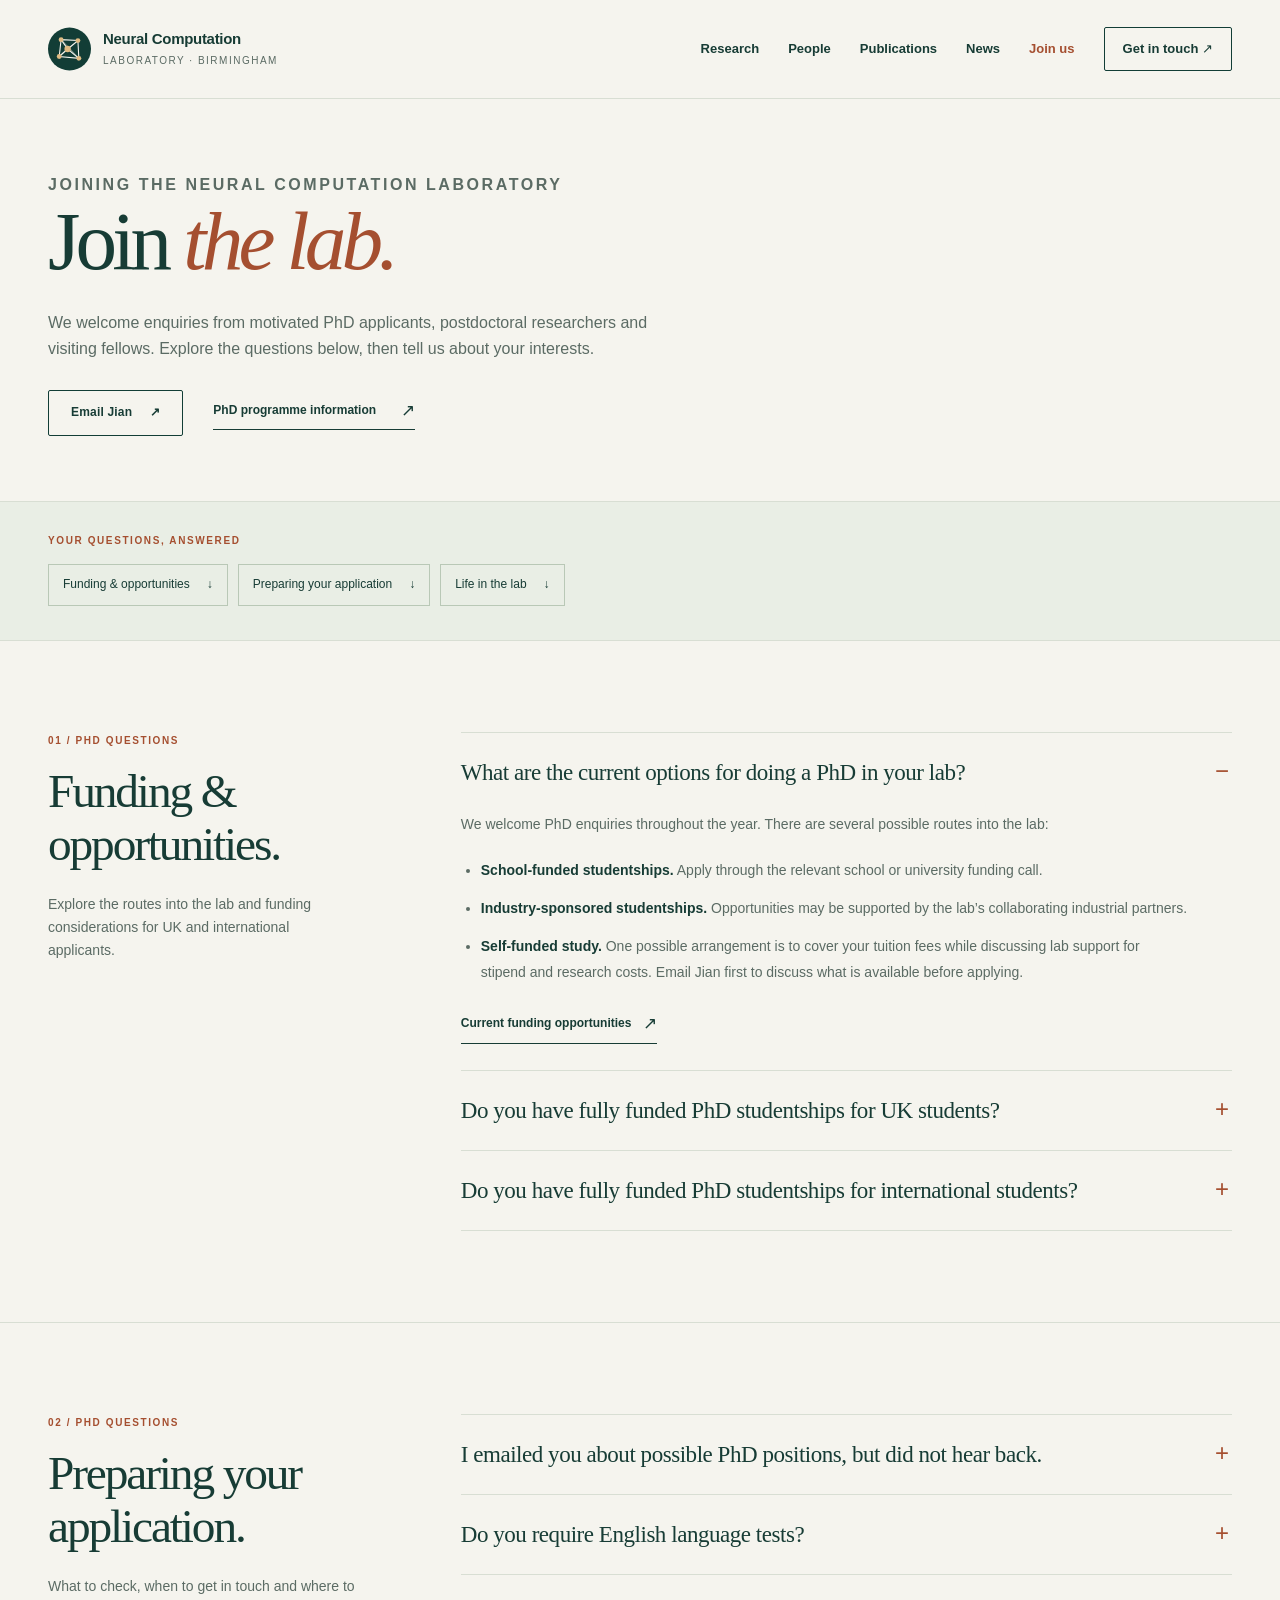
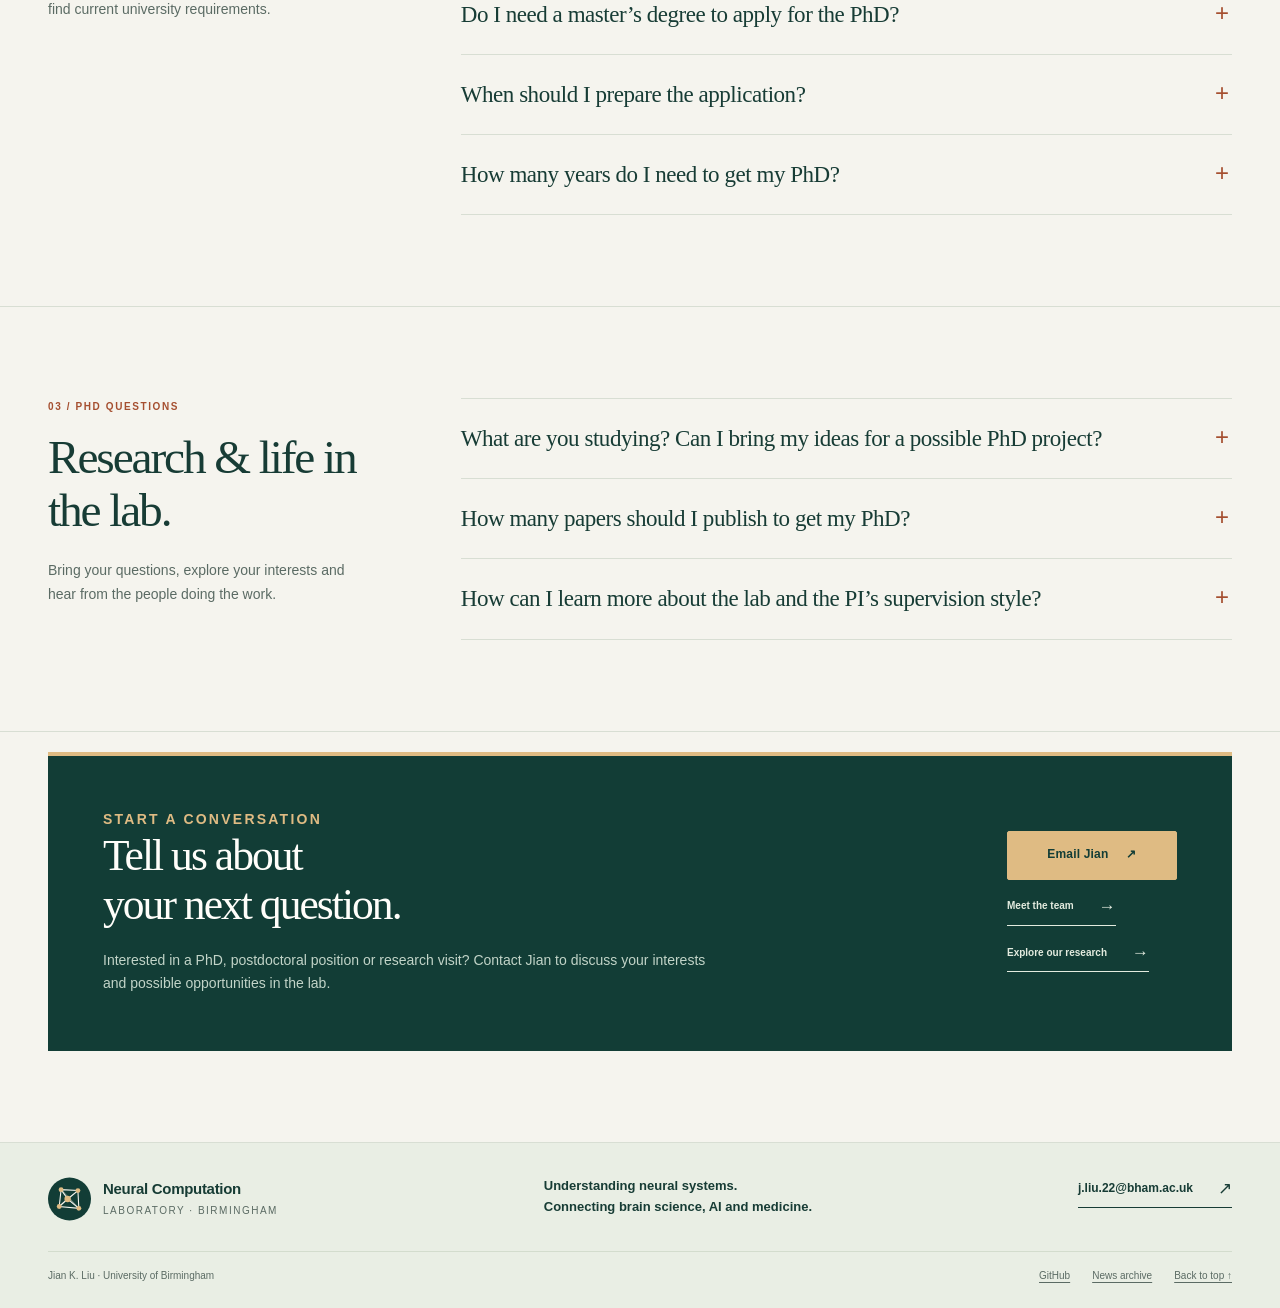
==== join-us.html @ fed9e874 "Move the joining FAQ onto GitHub Pages Migrate all eleven joining questions into an accessible FAQ p" ====
<!doctype html>
<html lang="en">
<head>
  <meta charset="utf-8">
  <meta name="viewport" content="width=device-width, initial-scale=1">
  <meta name="description" content="Joining the Neural Computation Laboratory: PhD funding, applications, research and lab life, with current university guidance.">
  <meta name="theme-color" content="#123d36">
  <title>Join the lab · Neural Computation Laboratory</title>
  <link rel="canonical" href="https://jiankliu.github.io/join-us.html">
  <link rel="icon" href="assets/images/lab-mark.svg" type="image/svg+xml">
  <link rel="stylesheet" href="assets/css/styles.css?v=20261025-5">
  <script src="assets/js/site.js?v=20261025" defer></script>
</head>
<body>
<a class="skip-link" href="#main">Skip to content</a>
<header class="site-header">
  <div class="container header-inner">
    <a class="brand" href="index.html" aria-label="Neural Computation Laboratory home">
      <img class="brand-mark" src="assets/images/lab-mark.svg" width="46" height="46" alt="">
      <span class="brand-text">Neural Computation<span class="brand-meta">Laboratory · Birmingham</span></span>
    </a>
    <button class="nav-toggle" type="button" aria-expanded="false" aria-controls="site-nav" hidden>Menu<span aria-hidden="true"></span><span aria-hidden="true"></span></button>
    <nav id="site-nav" class="nav-links" aria-label="Main navigation">
      <a href="index.html#research">Research</a>
      <a href="people.html">People</a>
      <a href="publications.html">Publications</a>
      <a href="news.html">News</a>
      <a href="join-us.html" aria-current="page">Join us</a>
      <a class="contact-link" href="index.html#contact">Get in touch <span aria-hidden="true">↗</span></a>
    </nav>
  </div>
</header>
<main id="main">
<section class="page-hero join-hero" id="top"><div class="container page-hero-inner"><p class="eyebrow">Joining the Neural Computation Laboratory</p><h1>Join <em>the lab.</em></h1><p class="page-intro">We welcome enquiries from motivated PhD applicants, postdoctoral researchers and visiting fellows. Explore the questions below, then tell us about your interests.</p><div class="profile-links"><a class="button button-outline" href="mailto:j.liu.22@bham.ac.uk">Email Jian <span aria-hidden="true">↗</span></a><a class="text-link" href="https://www.birmingham.ac.uk/study/postgraduate/subjects/computer-science-and-data-science-courses/computer-science-phd">PhD programme information <span aria-hidden="true">↗</span></a></div></div></section>
<nav class="highlight-jump-nav" aria-label="Explore the joining FAQ"><div class="container"><p class="section-label">Your questions, answered</p><div class="highlight-jump-links"><a href="#funding">Funding &amp; opportunities <span aria-hidden="true">↓</span></a><a href="#applying">Preparing your application <span aria-hidden="true">↓</span></a><a href="#lab-life">Life in the lab <span aria-hidden="true">↓</span></a></div></div></nav>
<section class="section faq-group" id="funding" aria-labelledby="funding-heading"><div class="container faq-group-grid">
  <div class="faq-group-heading"><p class="section-label">01 / PhD questions</p><h2 id="funding-heading">Funding &amp; opportunities.</h2><p>Explore the routes into the lab and funding considerations for UK and international applicants.</p></div>
  <div class="faq-list"><details class="faq-item" id="phd-routes" open>
  <summary><h3>What are the current options for doing a PhD in your lab?</h3><span class="faq-toggle" aria-hidden="true"></span></summary>
  <div class="faq-answer"><p>We welcome PhD enquiries throughout the year. There are several possible routes into the lab:</p><ul><li><strong>School-funded studentships.</strong> Apply through the relevant school or university funding call.</li><li><strong>Industry-sponsored studentships.</strong> Opportunities may be supported by the lab’s collaborating industrial partners.</li><li><strong>Self-funded study.</strong> One possible arrangement is to cover your tuition fees while discussing lab support for stipend and research costs. Email Jian first to discuss what is available before applying.</li></ul><div class="faq-links"><a class="text-link" href="https://www.birmingham.ac.uk/study/postgraduate/research/funding">Current funding opportunities <span aria-hidden="true">↗</span></a></div></div>
</details><details class="faq-item" id="uk-funding">
  <summary><h3>Do you have fully funded PhD studentships for UK students?</h3><span class="faq-toggle" aria-hidden="true"></span></summary>
  <div class="faq-answer"><p>UK applicants are welcome to enquire about funded studentships. Availability, coverage, eligibility and deadlines depend on the specific opportunity; check the advertised award and discuss options with Jian.</p><div class="faq-links"><a class="text-link" href="https://www.birmingham.ac.uk/study/postgraduate/research/funding">University funding guidance <span aria-hidden="true">↗</span></a></div></div>
</details><details class="faq-item" id="international-funding">
  <summary><h3>Do you have fully funded PhD studentships for international students?</h3><span class="faq-toggle" aria-hidden="true"></span></summary>
  <div class="faq-answer"><p>International applicants are welcome. Check the particular studentship for nationality or fee-status eligibility and whether international tuition fees are fully covered. Contact Jian to discuss suitable opportunities.</p><div class="faq-links"><a class="text-link" href="https://www.birmingham.ac.uk/study/postgraduate/research/funding">University funding guidance <span aria-hidden="true">↗</span></a></div></div>
</details></div>
</div></section><section class="section faq-group" id="applying" aria-labelledby="applying-heading"><div class="container faq-group-grid">
  <div class="faq-group-heading"><p class="section-label">02 / PhD questions</p><h2 id="applying-heading">Preparing your application.</h2><p>What to check, when to get in touch and where to find current university requirements.</p></div>
  <div class="faq-list"><details class="faq-item" id="email-follow-up">
  <summary><h3>I emailed you about possible PhD positions, but did not hear back.</h3><span class="faq-toggle" aria-hidden="true"></span></summary>
  <div class="faq-answer"><p>Jian receives a large number of enquiries. Please read this FAQ first, and follow up by email after several weeks if you have not heard back.</p></div>
</details><details class="faq-item" id="english-language">
  <summary><h3>Do you require English language tests?</h3><span class="faq-toggle" aria-hidden="true"></span></summary>
  <div class="faq-answer"><p>Applicants must meet the University’s current English language requirements for the Computer Science PhD. Use the programme page for accepted tests, current scores and any applicable alternatives.</p><div class="faq-links"><a class="text-link" href="https://www.birmingham.ac.uk/study/postgraduate/subjects/computer-science-and-data-science-courses/computer-science-phd">Current English language requirements <span aria-hidden="true">↗</span></a></div></div>
</details><details class="faq-item" id="masters-degree">
  <summary><h3>Do I need a master’s degree to apply for the PhD?</h3><span class="faq-toggle" aria-hidden="true"></span></summary>
  <div class="faq-answer"><p>A master’s degree is not a blanket prerequisite in the current Computer Science PhD entry requirements. Please check the programme page for the degree requirements and equivalent international qualifications, and contact admissions if your circumstances need clarification.</p><div class="faq-links"><a class="text-link" href="https://www.birmingham.ac.uk/study/postgraduate/subjects/computer-science-and-data-science-courses/computer-science-phd">Academic entry requirements <span aria-hidden="true">↗</span></a></div></div>
</details><details class="faq-item" id="application-timing">
  <summary><h3>When should I prepare the application?</h3><span class="faq-toggle" aria-hidden="true"></span></summary>
  <div class="faq-answer"><p>Get in touch when you are ready to discuss your research interests. Own-proposal applications are accepted throughout the year, while advertised projects and funding calls have their own deadlines. Allow time for the application and supporting documents.</p><div class="faq-links"><a class="text-link" href="https://www.birmingham.ac.uk/study/postgraduate/research/how-to-apply">How to apply <span aria-hidden="true">↗</span></a><a class="text-link" href="https://www.birmingham.ac.uk/study/postgraduate/research/how-to-apply/findaphd">Advertised research projects <span aria-hidden="true">↗</span></a></div></div>
</details><details class="faq-item" id="phd-duration">
  <summary><h3>How many years do I need to get my PhD?</h3><span class="faq-toggle" aria-hidden="true"></span></summary>
  <div class="faq-answer"><p>The University currently describes the Computer Science PhD as typically three years full-time. Studentship funding periods and any writing-up arrangements vary; check your programme and funding offer. Discuss part-time study and its duration with admissions.</p><div class="faq-links"><a class="text-link" href="https://www.birmingham.ac.uk/study/postgraduate/subjects/computer-science-and-data-science-courses/computer-science-phd">Programme and study options <span aria-hidden="true">↗</span></a></div></div>
</details></div>
</div></section><section class="section faq-group" id="lab-life" aria-labelledby="lab-life-heading"><div class="container faq-group-grid">
  <div class="faq-group-heading"><p class="section-label">03 / PhD questions</p><h2 id="lab-life-heading">Research &amp; life in the lab.</h2><p>Bring your questions, explore your interests and hear from the people doing the work.</p></div>
  <div class="faq-list"><details class="faq-item" id="project-ideas">
  <summary><h3>What are you studying? Can I bring my ideas for a possible PhD project?</h3><span class="faq-toggle" aria-hidden="true"></span></summary>
  <div class="faq-answer"><p>Yes. You are welcome to bring your own ideas and projects. The lab works across neural computation and machine learning with collaborators worldwide, and develops an individual research plan with each member. Explore the research and highlights pages to find shared interests.</p><div class="faq-links"><a class="text-link" href="index.html#research">Research areas <span aria-hidden="true">→</span></a><a class="text-link" href="research-highlights.html">Research highlights <span aria-hidden="true">→</span></a></div></div>
</details><details class="faq-item" id="publications">
  <summary><h3>How many papers should I publish to get my PhD?</h3><span class="faq-toggle" aria-hidden="true"></span></summary>
  <div class="faq-answer"><p>The lab does not set a fixed publication count. We support publishing work when it is ready, and publications can help communicate your research and support future academic or industry applications. Degree requirements are determined by the University.</p></div>
</details><details class="faq-item" id="working-style">
  <summary><h3>How can I learn more about the lab and the PI’s supervision style?</h3><span class="faq-toggle" aria-hidden="true"></span></summary>
  <div class="faq-answer"><p>Please contact current lab members. They can share their experience of the research environment, working with the PI and life in the lab.</p><div class="faq-links"><a class="text-link" href="people.html">Meet the team <span aria-hidden="true">→</span></a></div></div>
</details></div>
</div></section>
<section class="section join-contact-section" aria-labelledby="joining-contact-heading"><div class="container"><div class="join-panel"><div><p class="section-label">Start a conversation</p><h2 id="joining-contact-heading">Tell us about<br>your next question.</h2><p>Interested in a PhD, postdoctoral position or research visit? Contact Jian to discuss your interests and possible opportunities in the lab.</p></div><div class="join-actions"><a class="button button-light" href="mailto:j.liu.22@bham.ac.uk">Email Jian <span aria-hidden="true">↗</span></a><a class="text-link" href="people.html">Meet the team <span aria-hidden="true">→</span></a><a class="text-link" href="research-highlights.html">Explore our research <span aria-hidden="true">→</span></a></div></div></div></section>
</main>
<footer class="site-footer">
  <div class="container footer-inner">
    <a class="brand footer-brand" href="index.html">
      <img class="brand-mark" src="assets/images/lab-mark.svg" width="46" height="46" alt="">
      <span class="brand-text">Neural Computation<span class="brand-meta">Laboratory · Birmingham</span></span>
    </a>
    <p>Understanding neural systems.<br>Connecting brain science, AI and medicine.</p>
    <a class="text-link" href="mailto:j.liu.22@bham.ac.uk">j.liu.22@bham.ac.uk <span aria-hidden="true">↗</span></a>
  </div>
  <div class="container footer-bottom">
    <span>Jian K. Liu · University of Birmingham</span>
    <div><a href="https://github.com/jiankliu">GitHub</a><a href="news.html">News archive</a><a href="#top">Back to top ↑</a></div>
  </div>
</footer>
</body>
</html>
---- assets/css/styles.css ----
/* Neural Computation Laboratory — shared visual system. */
:root {
  --paper: #f5f4ee;
  --white: #fffefa;
  --ink: #173c35;
  --forest: #123d36;
  --muted: #5b6b64;
  --line: #d8ded3;
  --soft: #e9eee5;
  --clay: #a54f30;
  --gold: #dfbb83;
  --max: 1240px;
  --sans: -apple-system, BlinkMacSystemFont, "Segoe UI", sans-serif;
  --serif: Georgia, "Times New Roman", serif;
}
* { box-sizing: border-box; }
html { scroll-behavior: smooth; scroll-padding-top: 7rem; }
body { margin: 0; background: var(--paper); color: var(--ink); font: 16px/1.65 var(--sans); -webkit-font-smoothing: antialiased; }
body::selection { background: var(--gold); color: var(--forest); }
[hidden] { display: none !important; }
a { color: inherit; text-decoration-thickness: 1px; text-underline-offset: .25em; }
a:hover { color: var(--clay); }
button, input { font: inherit; }
button { cursor: pointer; }
button, a, input { -webkit-tap-highlight-color: transparent; }
:focus-visible { outline: 3px solid var(--clay); outline-offset: 5px; }
img { display: block; max-width: 100%; }
h1, h2, h3, p { margin-top: 0; }
h1, h2 { font-family: var(--serif); font-weight: 400; }
h1 { font-size: clamp(3.2rem, 5.9vw, 5.6rem); line-height: 1.05; letter-spacing: -.058em; }
h1 em, h2 em { font-weight: 400; color: var(--clay); }
h2 { font-size: clamp(2.3rem, 3.7vw, 3.6rem); line-height: 1.12; letter-spacing: -.045em; }
h3 { line-height: 1.3; font-weight: 600; letter-spacing: -.025em; }
p { margin-bottom: 1.2rem; }
svg { max-width: 100%; }
.container { width: min(var(--max), calc(100% - 96px)); margin-inline: auto; }
.skip-link { position: fixed; left: 24px; top: -100px; z-index: 100; background: var(--forest); color: white; padding: 12px 20px; }
.skip-link:focus { top: 12px; }
.site-header { position: sticky; top: 0; z-index: 20; background: rgba(245,244,238,.97); border-bottom: 1px solid var(--line); }
.header-inner { min-height: 98px; display: flex; justify-content: space-between; align-items: center; gap: 30px; }
.brand { display: flex; align-items: center; gap: 12px; text-decoration: none; }
.brand-mark { width: 43px; height: 48px; flex-shrink: 0; }
.brand-text { font-size: 15px; font-weight: 700; line-height: 1.25; letter-spacing: -.02em; }
.brand-meta { display: block; margin-top: 5px; color: var(--muted); font-size: 10px; line-height: 1.4; font-weight: 500; letter-spacing: .15em; text-transform: uppercase; }
#site-nav, .nav-links { display: flex; align-items: center; gap: 29px; }
.nav-links { padding: 0; margin: 0; list-style: none; }
#site-nav a { font-size: 13px; font-weight: 550; text-decoration: none; padding-block: 8px; }
#site-nav a:hover, #site-nav a[aria-current=page] { color: var(--clay); }
#site-nav .contact-link { border: 1px solid var(--forest); padding: 10px 18px; border-radius: 2px; }
#site-nav .contact-link:hover { background: var(--forest); color: var(--white); }
.nav-toggle { display: none; border: 1px solid var(--line); color: var(--forest); padding: 10px 13px; background: transparent; }
.hero { padding: 72px 0 66px; overflow: hidden; }
.hero-grid { display: grid; grid-template-columns: 1.12fr .88fr; gap: 44px; align-items: center; }
.eyebrow, .section-label, .highlight-kicker { text-transform: uppercase; font-size: 10px; letter-spacing: .16em; font-weight: 700; line-height: 1.7; }
.eyebrow { color: var(--clay); margin-bottom: 23px; }
.hero h1 { margin-bottom: 24px; }
.hero-copy > p, .hero-intro { max-width: 490px; font-size: 16px; line-height: 1.75; color: var(--muted); }
.hero-copy > .eyebrow { max-width: none; font-size: 10px; color: var(--clay); line-height: 1.7; }
.hero-actions, .actions, .join-actions { display: flex; flex-wrap: wrap; align-items: center; gap: 13px; margin-top: 31px; }
.button { display: inline-flex; align-items: center; justify-content: center; gap: 18px; min-height: 49px; padding: 12px 22px; border: 1px solid var(--forest); text-decoration: none; font-size: 12px; letter-spacing: .015em; font-weight: 600; border-radius: 2px; transition: background .2s, color .2s; }
.button-primary { background: var(--forest); color: white; }
.button-primary:hover { background: #22554a; color: white; }
.button-outline:hover { background: var(--soft); color: var(--forest); }
.hero-art { position: relative; align-self: stretch; display: flex; flex-direction: column; justify-content: center; margin: 0; }
.hero-art > img { width: 100%; max-height: 500px; object-fit: contain; }
.art-caption { display: flex; justify-content: space-between; align-items: center; gap: 12px; margin-top: 12px; padding-top: 14px; border-top: 1px solid var(--line); font-size: 9px; text-transform: uppercase; font-weight: 600; letter-spacing: .14em; color: var(--muted); }
.affiliations { border-top: 1px solid var(--line); border-bottom: 1px solid var(--line); }
.affiliations .container { display: flex; align-items: center; justify-content: space-between; gap: 24px; padding-block: 23px; color: var(--muted); font-size: 12px; }
.affiliations a { font-weight: 550; color: var(--ink); text-decoration: none; }
.affiliations a:hover { color: var(--clay); }
.section { padding: 91px 0; }
.section + .section { border-top: 1px solid var(--line); }
.section-label { color: var(--clay); display: block; margin: 0 0 16px; }
.section-top, .section-heading { display: flex; justify-content: space-between; align-items: flex-end; gap: 35px; margin-bottom: 34px; }
.section-top h2, .section-heading h2 { margin-bottom: 0; }
.section-heading > p, .section-intro { max-width: 540px; color: var(--muted); }
.section-actions { display: flex; gap: 18px; flex-wrap: wrap; align-items: center; }
.text-link { display: inline-flex; gap: 25px; align-items: center; white-space: nowrap; font-size: 12px; font-weight: 600; text-decoration: none; border-bottom: 1px solid currentColor; padding-bottom: 4px; }
.text-link > span { font-size: 17px; font-weight: 400; }
.section-top { display: block; margin: 0; }
.section-top .section-intro { margin-top: 22px; margin-bottom: 0; font-size: 14px; line-height: 1.8; }
.card-label { text-transform: uppercase; font-size: 9px; letter-spacing: .13em; font-weight: 650; color: var(--clay); margin-bottom: 14px; }
.research-tags { display: block; border-top: 1px solid var(--line); padding-top: 19px; margin-top: 27px; font-size: 9px; letter-spacing: .035em; color: var(--muted); }
.highlight-index { font: italic 23px var(--serif); color: #94ac9e; }
.affiliations p { margin: 0; font-size: 10px; line-height: 1.6; }
.affiliations p strong { color: var(--ink); font-weight: 600; font-size: 11px; }
.footer-bottom > div { display: flex; flex-wrap: wrap; gap: 22px; }
.contact-block address { font-style: normal; font-size: 13px; color: var(--muted); line-height: 1.85; margin-bottom: 24px; }
.contact-section h2 { margin-bottom: 24px; }
.pi-links { display: flex; flex-wrap: wrap; gap: 20px; margin-top: 25px; }
.person-initials-note { font-size: 10px; color: var(--muted); margin-top: 7px; }
.search-field { position: relative; }
.search-field > svg { position: absolute; top: 13px; left: 12px; color: var(--muted); }
.search-field input[data-search] { padding-left: 42px; }
.filter-buttons { margin-top: 18px; }
.filter-top .result-count { margin: 0; }
.page-intro { max-width: 680px; }
.alumni-count { font: 11px var(--sans); color: var(--muted); margin-left: 12px; }
.alumnus { padding: 10px 0; border-top: 1px solid var(--line); }
.alumnus strong { display: block; font-size: 13px; color: var(--ink); }
.alumnus span { display: block; font-size: 11px; margin-top: 4px; }
.alumnus h3 { font-size: 14px; margin: 0 0 6px; }
.alumnus p { font-size: 11px; margin: 0; }
.alumnus p span { display: inline; }
.alumni-panel > p { margin-top: 22px; font-size: 13px; color: var(--muted); }
.join-panel .button-light { background: var(--gold); border-color: var(--gold); color: var(--forest); }
.join-panel .button-light:hover { background: #f0d2a5; }
.join-panel .text-link { align-self: flex-start; font-size: 10px; white-space: normal; color: #e3ebdf; }
.join-panel .text-link:hover { color: var(--gold); }
.join-detail { margin-top: 17px; font-size: 12px !important; }
.news-tag { font-size: 9px; text-transform: uppercase; letter-spacing: .08em; justify-self: end; border: 1px solid var(--line); padding: 4px 10px; border-radius: 20px; }
.research-grid { display: grid; grid-template-columns: 1fr 1fr; gap: 22px; }
.research-card { position: relative; padding: 38px 37px 31px; border: 1px solid var(--line); background: var(--white); overflow: hidden; }
.research-card:nth-child(2) { background: var(--soft); }
.research-card .research-number, .research-card > .card-number { display: block; font: italic 36px/1 var(--serif); color: #9aa995; margin-bottom: 38px; }
.research-card h3 { font: 400 31px/1.15 var(--serif); letter-spacing: -.035em; margin-bottom: 17px; }
.research-card p { color: var(--muted); font-size: 14px; line-height: 1.8; max-width: 430px; }
.research-card .text-link { margin-top: 12px; }
.research-card::after { content: ""; position: absolute; top: 35px; right: 35px; width: 65px; height: 65px; border: 1px solid #b8c5b3; border-radius: 50%; box-shadow: -9px 9px 0 -1px var(--white), -9px 9px 0 0 #b8c5b3; opacity: .55; }
.research-card:nth-child(2)::after { border-radius: 0; transform: rotate(45deg); box-shadow: 9px 9px 0 -1px var(--soft), 9px 9px 0 0 #b8c5b3; }
#highlights { background: var(--forest); color: var(--white); border: 0; }
#highlights .section-label { color: var(--gold); }
#highlights .section-intro { color: #b7cdc3; }
.highlight-grid, .highlights-grid { display: grid; grid-template-columns: repeat(2,1fr); gap: 1px; background: #3d5e51; border: 1px solid #3d5e51; }
.highlight-card { background: var(--forest); padding: 31px 34px; min-height: 260px; display: flex; flex-direction: column; transition: background .2s; }
.highlight-card:hover { background: #19473e; }
.highlight-top { display: flex; justify-content: space-between; align-items: center; gap: 20px; }
.highlight-kicker { color: var(--gold); margin-bottom: 23px; }
.highlight-number { font: italic 23px var(--serif); color: #89a195; }
.highlight-card h3 { font: 400 29px/1.16 var(--serif); max-width: 390px; margin-bottom: 14px; }
.highlight-card p { color: #c5d4cb; font-size: 13px; line-height: 1.75; max-width: 430px; }
.highlight-links { display: flex; gap: 25px; margin-top: auto; padding-top: 13px; }
.highlight-links a { color: var(--white); font-size: 11px; text-decoration: none; border-bottom: 1px solid #6c8a78; padding-bottom: 4px; }
.highlight-links a:hover { color: var(--gold); }
.team-grid { display: grid; grid-template-columns: repeat(4,minmax(0,1fr)); column-gap: 22px; row-gap: 36px; }
.person-card { min-width: 0; }
.portrait-wrap { position: relative; aspect-ratio: 4/5; overflow: hidden; background: #dde5db; }
.portrait-wrap img { width: 100%; height: 100%; object-fit: cover; object-position: 50% 25%; transition: transform .5s ease; }
.person-card:hover .portrait-wrap img { transform: scale(1.035); }
.portrait-fallback { display: grid; width: 100%; height: 100%; place-items: center; font: italic 56px var(--serif); background: linear-gradient(145deg,#dde7da,#eaece4); color: #6b8271; letter-spacing: -.08em; }
.portrait-fallback::after { content: ""; position: absolute; inset: 20%; border: 1px solid #b7c7b3; border-radius: 50%; }
.person-info { padding: 16px 0 0; }
.person-info h3 { font-size: 17px; margin-bottom: 3px; }
.person-info h3 a { text-decoration: none; }
.person-role { font-size: 11px; color: var(--muted); margin: 0; }
.photo-pending { color: var(--muted); font-size: 10px; margin-top: 7px; }
.news-list { border-top: 1px solid var(--line); }
.news-row { display: grid; grid-template-columns: 115px 1fr 72px; gap: 28px; align-items: start; padding: 25px 0; border-bottom: 1px solid var(--line); }
.news-date { font-size: 10px; font-weight: 650; text-transform: uppercase; letter-spacing: .1em; color: var(--clay); padding-top: 4px; }
.news-copy h3 { font-size: 18px; margin-bottom: 5px; font-weight: 500; }
.news-copy p { margin: 0; font-size: 13px; color: var(--muted); }
.publication-list { margin: 0; padding: 0; list-style: none; border-top: 1px solid var(--line); }
.publication-item { display: grid; grid-template-columns: 75px 1fr auto; gap: 20px; align-items: start; padding: 26px 0; border-bottom: 1px solid var(--line); }
.publication-year { font: italic 22px/1.3 var(--serif); color: var(--clay); }
.publication-title { font: 400 21px/1.35 var(--serif); letter-spacing: -.015em; margin: 0 0 9px; }
.publication-title a { text-decoration: none; }
.publication-meta { color: var(--muted); font-size: 11px; margin: 0; }
.publication-link { font-size: 10px; font-weight: 650; white-space: nowrap; text-decoration: none; margin-top: 4px; padding-bottom: 3px; border-bottom: 1px solid var(--line); }
.publication-body { max-width: 850px; }
.publication-links { display: flex; flex-wrap: wrap; align-items: center; gap: 6px 20px; margin-top: 12px; }
.publication-links .publication-link { font-size: 11px; white-space: normal; }
.profile-links { display: flex; flex-wrap: wrap; gap: 12px; margin-top: 28px; }
.page-hero .profile-links .button { min-height: 46px; }
.join-panel { position: relative; background: var(--forest); padding: 56px 55px; display: grid; grid-template-columns: 1fr auto; align-items: center; gap: 50px; color: var(--white); }
.join-panel::before { content:""; position: absolute; top: 0; left: 0; right: 0; height: 4px; background: var(--gold); }
.join-panel .section-label { color: var(--gold); }
.join-panel h2 { font-size: clamp(2.2rem,3.4vw,3.4rem); margin-bottom: 20px; }
.join-panel p { max-width: 620px; color: #c2d4c8; font-size: 14px; margin-bottom: 0; }
.join-actions { flex-direction: column; align-items: stretch; margin: 0; min-width: 170px; }
.join-panel .button-primary { background: var(--gold); border-color: var(--gold); color: var(--forest); }
.join-panel .button-primary:hover { background: #f0d2a5; }
.join-panel .button-outline { border-color: #759784; color: var(--white); }
.join-panel .button-outline:hover { background: #2b5548; }
#join { border-top: 0; padding-bottom: 0; }
.contact-grid { display: grid; grid-template-columns: 1fr 1fr; gap: 40px; }
.contact-grid h2 { margin-bottom: 0; }
.contact-block a.contact-email, .contact-email { font: 400 clamp(1.5rem,3vw,2.25rem)/1.3 var(--serif); letter-spacing: -.025em; }
.contact-block p { color: var(--muted); font-size: 13px; margin-top: 20px; }
.contact-block .contact-links { display: flex; flex-wrap: wrap; gap: 24px; margin-top: 24px; }
.contact-block .text-link { font-size: 11px; }
.site-footer { padding: 32px 0 24px; background: #e9eee4; border-top: 1px solid var(--line); }
.footer-inner { display: flex; align-items: start; justify-content: space-between; gap: 24px; }
.footer-inner p { font-size: 13px; margin: 0; font-weight: 600; }
.footer-links { display: flex; gap: 22px; font-size: 11px; }
.footer-bottom { margin-top: 28px; padding-top: 16px; border-top: 1px solid #d3dccd; display: flex; justify-content: space-between; gap: 20px; color: var(--muted); font-size: 10px; }
.footer-bottom p { margin: 0; }
.page-hero { padding: 72px 0 65px; border-bottom: 1px solid var(--line); }
.page-hero h1 { max-width: 1000px; margin-bottom: 24px; font-size: clamp(3.2rem,6.5vw,6.5rem); }
.page-hero p { max-width: 630px; font-size: 16px; color: var(--muted); margin-bottom: 0; }
.pi-feature { display: grid; grid-template-columns: 300px 1fr; gap: 64px; align-items: center; margin-bottom: 85px; }
.pi-photo { width: 100%; max-width: 300px; }
.pi-portrait { width: 100%; max-width: 300px; }
.pi-portrait .pi-photo { max-width: none; }
.pi-section .pi-feature { margin-bottom: 0; }
.pi-copy { max-width: 630px; }
.pi-copy h2 { font-size: 46px; margin-bottom: 8px; }
.pi-copy .person-role { color: var(--clay); text-transform: uppercase; letter-spacing: .13em; font-size: 10px; margin-bottom: 25px; }
.pi-copy p:not(.person-role) { font-size: 15px; color: var(--muted); }
.pi-copy .text-link { margin-top: 10px; }
.filter-panel { background: var(--soft); border: 1px solid var(--line); padding: 24px; margin: 28px 0 30px; }
.filter-top { display: flex; align-items: center; justify-content: space-between; gap: 25px; flex-wrap: wrap; }
.search-field { display: flex; flex-direction: column; gap: 8px; flex: 1 1 270px; max-width: 480px; }
.search-field > span, .search-label { font-size: 10px; font-weight: 650; text-transform: uppercase; letter-spacing: .12em; }
.search-field input { display: block; width: 100%; background: var(--white); border: 1px solid #b8c9b7; border-radius: 2px; min-height: 46px; padding: 10px 14px; color: var(--forest); font-size: 13px; }
.search-field input::placeholder { color: #68786d; opacity: 1; }
.filter-buttons { display: flex; align-items: center; flex-wrap: wrap; gap: 7px; }
.filter-button { background: transparent; color: var(--forest); border: 1px solid #b9c8b6; border-radius: 2px; padding: 9px 14px; font-size: 11px; min-height: 40px; }
.filter-button:hover { border-color: var(--forest); }
.filter-button.is-active, .filter-button[aria-pressed=true] { color: var(--white); border-color: var(--forest); background: var(--forest); }
.result-count { margin: 18px 0 0; font-size: 11px; color: var(--muted); }
.empty-state { text-align: center; border: 1px solid var(--line); padding: 60px 24px; margin: 25px 0; }
.empty-state h3 { font-family: var(--serif); font-size: 30px; font-weight: 400; margin-bottom: 10px; }
.empty-state p { font-size: 14px; color: var(--muted); }
.empty-state button { background: var(--forest); color: white; border: 0; padding: 12px 22px; font-size: 12px; }
.alumni-panel { margin-top: 60px; padding: 25px 28px; border: 1px solid var(--line); }
.alumni-panel summary { cursor: pointer; font: 400 28px/1.2 var(--serif); }
.alumni-grid { margin: 25px 0 0; padding: 0; list-style: none; display: grid; grid-template-columns: repeat(3,1fr); gap: 12px; font-size: 13px; color: var(--muted); }
.archive-note { margin-top: 30px; color: var(--muted); font-size: 12px; }
.sr-only { position: absolute; width: 1px; height: 1px; padding: 0; margin: -1px; overflow: hidden; clip: rect(0,0,0,0); white-space: nowrap; border: 0; }
@media(min-width:1500px) { .hero { padding-block: 95px 82px; } }
@media(max-width:1050px) {
  .container { width: calc(100% - 64px); }
  .header-inner { min-height: 90px; gap: 20px; }
  #site-nav, .nav-links { gap: 20px; }
  .brand-text { font-size: 13px; }
  .hero { padding-top: 58px; }
  .hero-grid { gap: 25px; }
  .hero h1 { font-size: clamp(3.5rem,6.4vw,4.6rem); }
  .team-grid { gap: 25px 18px; }
  .person-info h3 { font-size: 15px; }
  .filter-top { align-items: flex-end; }
  .join-panel { padding: 43px 37px; gap: 30px; }
}
@media(max-width:800px) {
  html { scroll-padding-top: 6rem; }
  .container { width: calc(100% - 42px); }
  .header-inner { flex-wrap: wrap; min-height: 80px; padding-block: 15px; }
  .brand-text { font-size: 14px; }
  .brand-mark { width: 36px; height: 40px; }
  .brand-meta { font-size: 8px; letter-spacing: .13em; }
  .nav-toggle { display: block; margin-left: auto; font-size: 11px; }
  #site-nav { width: 100%; border-top: 1px solid var(--line); padding-top: 17px; }
  .nav-links { width: 100%; flex-wrap: wrap; justify-content: flex-start; gap: 13px 24px; padding-bottom: 5px; }
  .js #site-nav:not(.is-open) { display: none; }
  #site-nav .contact-link { padding: 8px 13px; }
  .hero-grid { grid-template-columns: 1fr; gap: 35px; }
  .hero { padding: 47px 0 38px; }
  .hero h1 { font-size: clamp(3.4rem,8.4vw,5.3rem); max-width: 720px; }
  .hero-copy > p { max-width: 580px; }
  .hero-art { max-width: 480px; width: 100%; margin-inline: auto; }
  .hero-art > img { max-height: 380px; }
  .affiliations .container { flex-wrap: wrap; justify-content: flex-start; gap: 8px 22px; font-size: 11px; padding-block: 20px; }
  .section { padding-block: 64px; }
  .section-top, .section-heading { gap: 24px; align-items: flex-start; }
  .research-card { padding: 28px 25px; }
  .research-card h3 { font-size: 27px; }
  .research-card::after { width: 44px; height: 44px; right: 26px; }
  .highlight-card { padding: 26px; }
  .highlight-card h3 { font-size: 25px; }
  .team-grid { grid-template-columns: repeat(3,minmax(0,1fr)); }
  .team-preview .team-grid { grid-template-columns: repeat(4,minmax(0,1fr)); }
  .person-role { font-size: 10px; }
  .join-panel { grid-template-columns: 1fr; gap: 30px; }
  .join-actions { flex-direction: row; flex-wrap: wrap; }
  .contact-grid { gap: 35px; }
  .page-hero { padding-block: 50px; }
  .pi-feature { grid-template-columns: 230px 1fr; gap: 30px; margin-bottom: 60px; }
  .pi-copy h2 { font-size: 36px; }
  .pi-copy p:not(.person-role) { font-size: 13px; }
  .publication-item { grid-template-columns: 56px 1fr auto; gap: 15px; }
  .publication-title { font-size: 20px; }
  .filter-panel { padding: 20px; }
  .search-field { max-width: none; }
  .footer-inner { flex-wrap: wrap; }
}
@media(max-width:560px) {
  .container { width: calc(100% - 36px); }
  .header-inner { gap: 12px; }
  .brand-text { font-size: 12px; }
  .brand-mark { width: 31px; }
  .brand { gap: 9px; }
  .brand-meta { font-size: 7px; letter-spacing: .12em; }
  .hero h1 { font-size: clamp(3rem,12.1vw,4.3rem); letter-spacing: -.055em; margin-bottom: 24px; }
  .hero .eyebrow { font-size: 8px; letter-spacing: .14em; margin-bottom: 20px; }
  .hero-copy > p { font-size: 14px; line-height: 1.75; }
  .hero-art { max-width: 370px; }
  .hero-art > img { max-height: 340px; }
  .button { min-height: 46px; padding: 11px 16px; font-size: 11px; }
  .hero-actions { margin-top: 25px; gap: 10px; }
  .section { padding-block: 52px; }
  .section-top, .section-heading { flex-direction: column; align-items: flex-start; gap: 22px; margin-bottom: 28px; }
  .section-label { font-size: 9px; margin-bottom: 12px; }
  h2 { font-size: 2.4rem; }
  .section-intro { font-size: 14px; }
  .research-grid, .highlight-grid, .highlights-grid { grid-template-columns: 1fr; }
  .research-card { padding: 29px 25px; }
  .research-card .research-number, .research-card > .card-number { margin-bottom: 28px; }
  .research-card h3 { font-size: 29px; }
  .team-grid, .team-preview .team-grid { grid-template-columns: repeat(2,minmax(0,1fr)); gap: 27px 15px; }
  .person-info h3 { font-size: 15px; }
  .person-info { padding-top: 13px; }
  .portrait-fallback { font-size: 44px; }
  .news-row { grid-template-columns: 1fr; gap: 9px; padding-block: 22px; }
  .news-tag { display: none; }
  .news-copy h3 { font-size: 17px; }
  .publication-item { grid-template-columns: 1fr auto; gap: 9px 18px; padding-block: 23px; }
  .publication-year { grid-column: 1/-1; font-size: 17px; }
  .publication-title { font-size: 20px; }
  .publication-meta { font-size: 11px; }
  .publication-link { font-size: 9px; }
  .join-panel { padding: 35px 25px; }
  .join-panel p { font-size: 13px; }
  .join-actions { gap: 10px; }
  .contact-grid { grid-template-columns: 1fr; gap: 28px; }
  .contact-email { font-size: 27px; }
  .page-hero h1 { font-size: 3.4rem; }
  .page-hero p { font-size: 14px; }
  .pi-feature { grid-template-columns: 1fr; gap: 28px; }
  .pi-photo { max-width: 260px; }
  .pi-portrait { max-width: 280px; }
  .pi-copy h2 { font-size: 39px; }
  .pi-copy p:not(.person-role) { font-size: 14px; }
  .filter-panel { padding: 18px; }
  .filter-top { gap: 18px; }
  .filter-buttons { gap: 6px; }
  .filter-button { font-size: 10px; padding: 8px 11px; min-height: 38px; }
  .alumni-grid { grid-template-columns: 1fr 1fr; }
  .footer-links { flex-wrap: wrap; gap: 11px 20px; }
  .footer-bottom { flex-direction: column; gap: 8px; margin-top: 23px; }
}
@media(prefers-reduced-motion:reduce) {
  html { scroll-behavior: auto; }
  *, *::before, *::after { animation: none !important; transition: none !important; }
}

/* Research highlights and links from the selected-work cards. */
.highlight-card h3 a { color: inherit; text-decoration: none; }
.highlight-card h3 a:hover { color: var(--gold); text-decoration: underline; }
.highlight-links { flex-wrap: wrap; gap: 12px 25px; }
.highlights-section .section-actions .text-link { color: var(--white); border-color: #6c8a78; }
.highlight-jump-nav { padding: 30px 0 34px; border-bottom: 1px solid var(--line); background: var(--soft); }
.highlight-jump-nav .section-label { margin-bottom: 15px; }
.highlight-jump-links { display: flex; flex-wrap: wrap; gap: 10px; }
.highlight-jump-links a { display: inline-flex; align-items: center; gap: 17px; padding: 10px 14px; border: 1px solid #b9c8b6; text-decoration: none; font-size: 12px; }
.highlight-jump-links a:hover { color: var(--white); background: var(--forest); border-color: var(--forest); }
.highlight-detail-heading { max-width: 850px; }
.highlight-detail-heading h2 { margin-bottom: 22px; }
.highlight-detail-lead { color: var(--muted); font-size: 17px; line-height: 1.75; max-width: 720px; margin-bottom: 0; }
.highlight-figure { margin: 35px 0 38px; padding: 26px; border: 1px solid var(--line); background: var(--white); }
.highlight-figure img { width: 100%; height: auto; max-height: 760px; object-fit: contain; margin-inline: auto; }
.highlight-figure figcaption { margin-top: 20px; color: var(--muted); font-size: 12px; line-height: 1.7; max-width: 900px; }
.highlight-detail-grid { display: grid; grid-template-columns: minmax(0, 1.6fr) minmax(260px, 1fr); align-items: start; gap: 54px; margin-top: 35px; }
.highlight-explanation p { color: var(--muted); font-size: 15px; line-height: 1.85; }
.highlight-explanation p:last-child { margin-bottom: 0; }
.highlight-reference { padding: 25px 27px; background: var(--soft); border: 1px solid var(--line); }
.highlight-reference h3 { font: 400 25px/1.25 var(--serif); margin-bottom: 16px; }
.highlight-reference p { color: var(--muted); font-size: 12px; line-height: 1.8; margin-bottom: 18px; }
.highlight-reference .publication-links { gap: 12px 26px; }
.highlight-back-link { display: inline-block; margin-top: 34px; }
@media (max-width: 800px) {
  .highlight-detail-grid { grid-template-columns: 1fr; gap: 26px; }
  .highlight-figure { padding: 14px; margin-block: 28px; }
  .highlight-detail-lead { font-size: 15px; }
  .highlight-jump-links a { min-height: 44px; }
  .highlight-reference { padding: 23px; }
}

/* Joining FAQ: native details remain usable without JavaScript. */
.join-hero .profile-links { align-items: center; gap: 18px 30px; }
.faq-group-grid { display: grid; grid-template-columns: minmax(220px, .8fr) minmax(0, 1.8fr); align-items: start; gap: 70px; }
.faq-group-heading h2 { margin-bottom: 22px; }
.faq-group-heading > p:last-child { color: var(--muted); font-size: 14px; max-width: 310px; }
.faq-list { border-top: 1px solid var(--line); min-width: 0; }
.faq-item { border-bottom: 1px solid var(--line); }
.faq-item summary { display: flex; justify-content: space-between; align-items: start; gap: 24px; padding: 24px 0; cursor: pointer; list-style: none; }
.faq-item summary::-webkit-details-marker { display: none; }
.faq-item summary::marker { content: ""; }
.faq-item summary h3 { font: 400 23px/1.35 var(--serif); letter-spacing: -.02em; margin: 0; }
.faq-toggle { flex: 0 0 20px; color: var(--clay); font-size: 24px; line-height: 1.2; text-align: center; }
.faq-toggle::before { content: "+"; }
.faq-item[open] .faq-toggle::before { content: "−"; }
.faq-answer { padding: 0 44px 26px 0; color: var(--muted); font-size: 14px; line-height: 1.85; }
.faq-answer p:last-child { margin-bottom: 0; }
.faq-answer ul { padding-left: 20px; margin: 20px 0; }
.faq-answer li + li { margin-top: 12px; }
.faq-answer strong { color: var(--ink); font-weight: 600; }
.faq-links { display: flex; flex-wrap: wrap; gap: 14px 25px; margin-top: 22px; }
.faq-links .text-link { color: var(--ink); white-space: normal; gap: 12px; max-width: 100%; }
.join-contact-section { padding-top: 20px; }
@media (max-width: 800px) {
  .faq-group-grid { grid-template-columns: 1fr; gap: 30px; }
  .faq-group-heading > p:last-child { max-width: 540px; margin-bottom: 0; }
  .faq-item summary { gap: 20px; padding: 22px 0; }
  .faq-item summary h3 { font-size: 21px; }
  .faq-answer { padding-right: 0; }
  .join-hero .text-link { white-space: normal; }
}
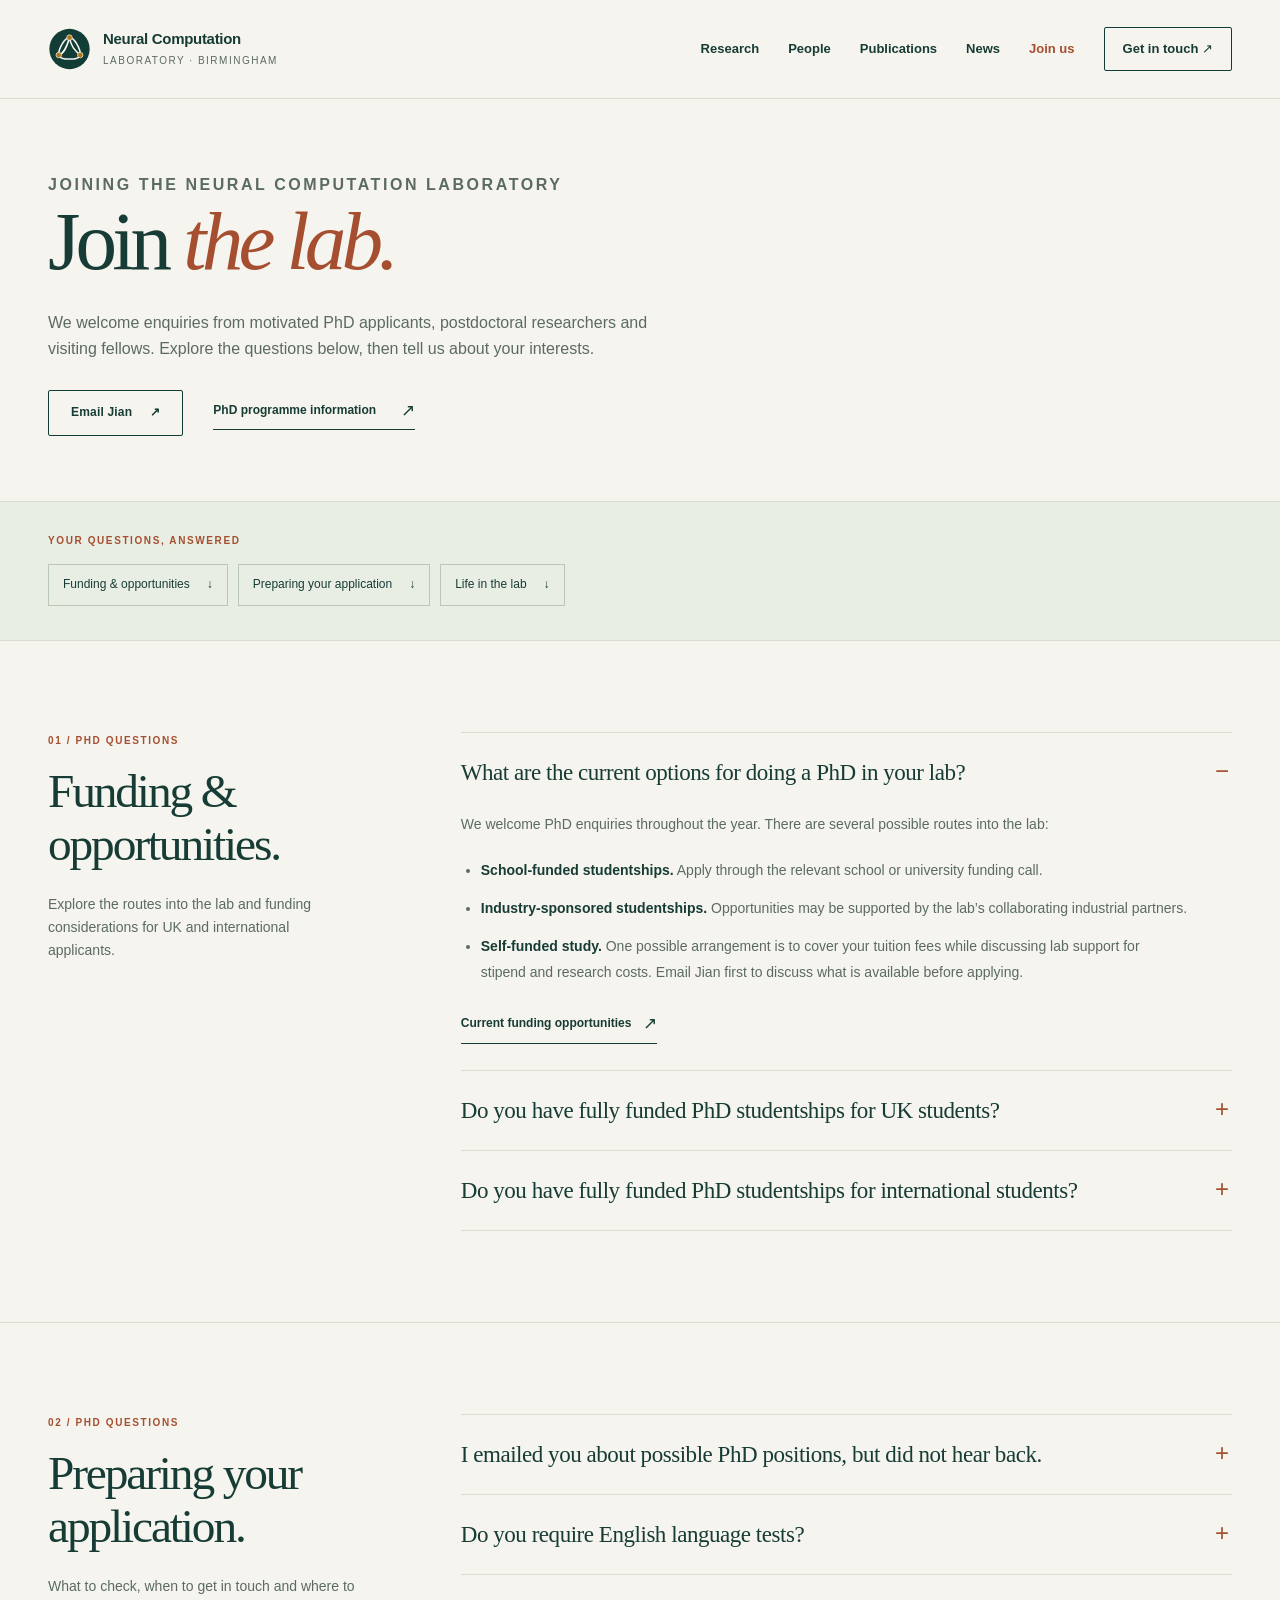
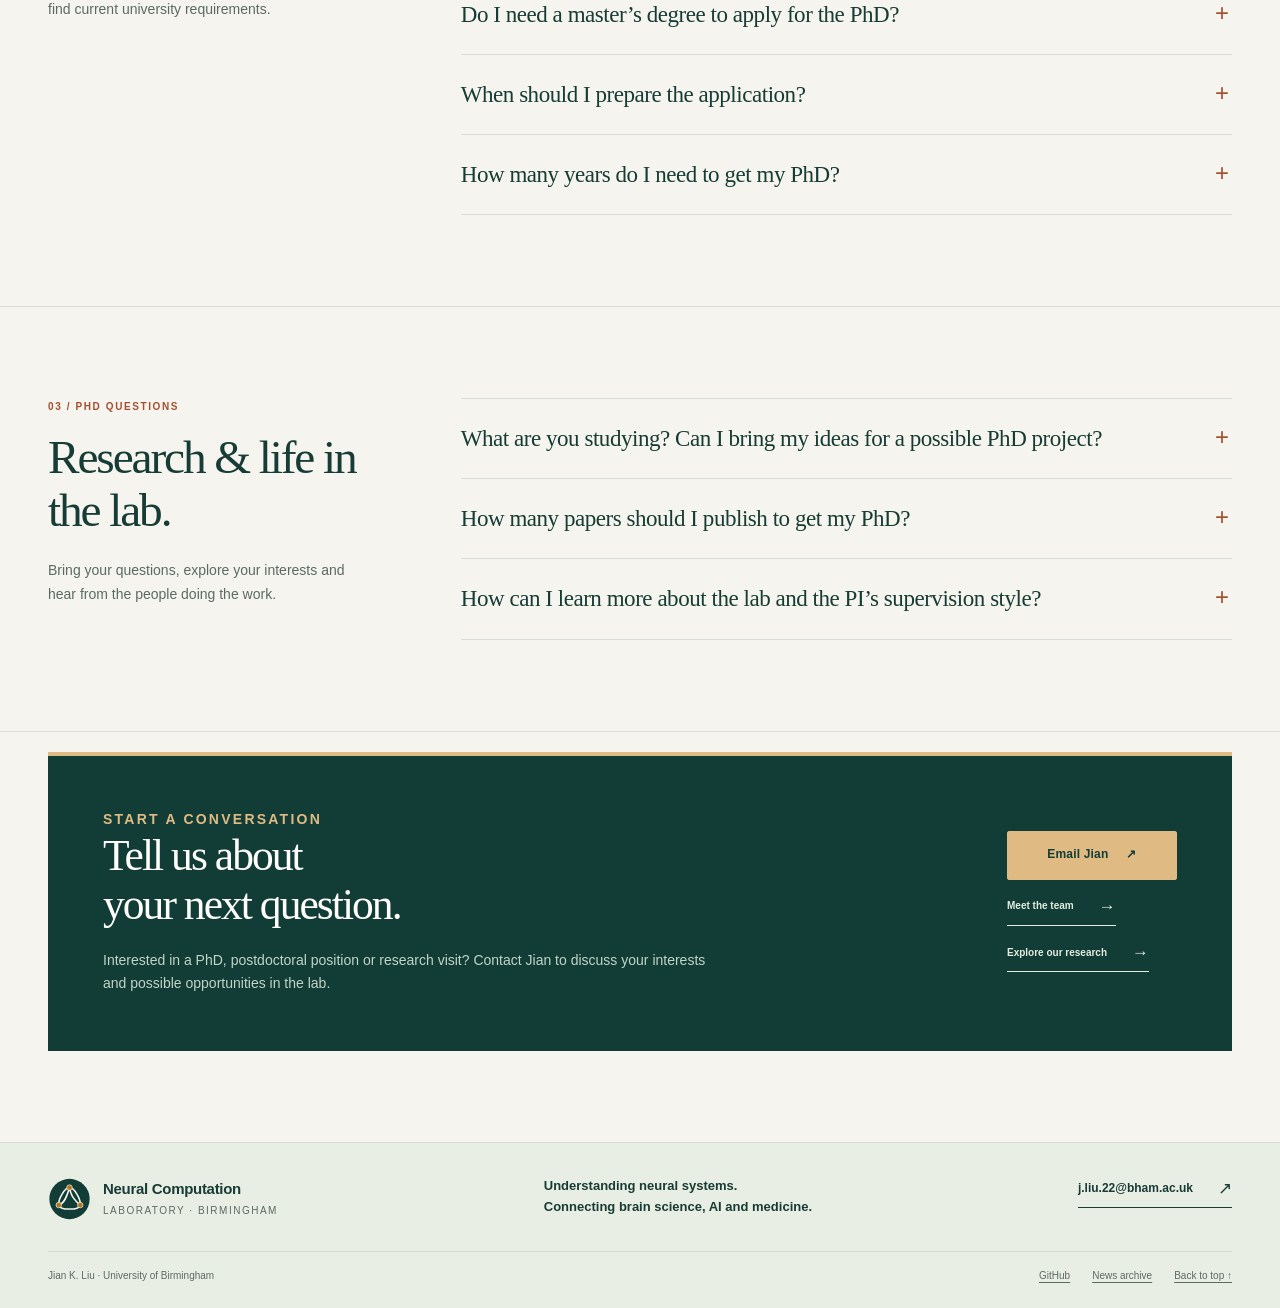
==== commit 6ba80a8d: "Refresh logo references across all lab pages Use the selected Learning Loop symbol for each page’s h" ====
--- a/join-us.html
+++ b/join-us.html
@@ -7,7 +7,7 @@
   <meta name="theme-color" content="#123d36">
   <title>Join the lab · Neural Computation Laboratory</title>
   <link rel="canonical" href="https://jiankliu.github.io/join-us.html">
-  <link rel="icon" href="assets/images/lab-mark.svg" type="image/svg+xml">
+  <link rel="icon" href="assets/images/lab-mark.svg?v=20261026-1" type="image/svg+xml">
   <link rel="stylesheet" href="assets/css/styles.css?v=20261025-5">
   <script src="assets/js/site.js?v=20261025" defer></script>
 </head>
@@ -16,7 +16,7 @@
 <header class="site-header">
   <div class="container header-inner">
     <a class="brand" href="index.html" aria-label="Neural Computation Laboratory home">
-      <img class="brand-mark" src="assets/images/lab-mark.svg" width="46" height="46" alt="">
+      <img class="brand-mark" src="assets/images/lab-mark.svg?v=20261026-1" width="46" height="46" alt="">
       <span class="brand-text">Neural Computation<span class="brand-meta">Laboratory · Birmingham</span></span>
     </a>
     <button class="nav-toggle" type="button" aria-expanded="false" aria-controls="site-nav" hidden>Menu<span aria-hidden="true"></span><span aria-hidden="true"></span></button>
@@ -31,19 +31,19 @@
   </div>
 </header>
 <main id="main">
-<section class="page-hero join-hero" id="top"><div class="container page-hero-inner"><p class="eyebrow">Joining the Neural Computation Laboratory</p><h1>Join <em>the lab.</em></h1><p class="page-intro">We welcome enquiries from motivated PhD applicants, postdoctoral researchers and visiting fellows. Explore the questions below, then tell us about your interests.</p><div class="profile-links"><a class="button button-outline" href="mailto:j.liu.22@bham.ac.uk">Email Jian <span aria-hidden="true">↗</span></a><a class="text-link" href="https://www.birmingham.ac.uk/study/postgraduate/subjects/computer-science-and-data-science-courses/computer-science-phd">PhD programme information <span aria-hidden="true">↗</span></a></div></div></section>
+<section class="page-hero join-hero" id="top"><div class="container page-hero-inner"><p class="eyebrow">Joining the Neural Computation Laboratory</p><h1>Join <em>the lab.</em></h1><p class="page-intro">We welcome enquiries from motivated PhD applicants, postdoctoral researchers and visiting fellows. Explore the questions below, then tell us about your interests.</p><div class="profile-links"><a class="button button-outline" href="mailto:j.liu.22@bham.ac.uk">Email Jian <span aria-hidden="true">↗</span></a><a class="text-link" href="https://www.birmingham.ac.uk/study/postgraduate/subjects/computer-science-and-data-science-courses/computer-science-phd" target="_blank" rel="noopener noreferrer">PhD programme information <span aria-hidden="true">↗</span></a></div></div></section>
 <nav class="highlight-jump-nav" aria-label="Explore the joining FAQ"><div class="container"><p class="section-label">Your questions, answered</p><div class="highlight-jump-links"><a href="#funding">Funding &amp; opportunities <span aria-hidden="true">↓</span></a><a href="#applying">Preparing your application <span aria-hidden="true">↓</span></a><a href="#lab-life">Life in the lab <span aria-hidden="true">↓</span></a></div></div></nav>
 <section class="section faq-group" id="funding" aria-labelledby="funding-heading"><div class="container faq-group-grid">
   <div class="faq-group-heading"><p class="section-label">01 / PhD questions</p><h2 id="funding-heading">Funding &amp; opportunities.</h2><p>Explore the routes into the lab and funding considerations for UK and international applicants.</p></div>
   <div class="faq-list"><details class="faq-item" id="phd-routes" open>
   <summary><h3>What are the current options for doing a PhD in your lab?</h3><span class="faq-toggle" aria-hidden="true"></span></summary>
-  <div class="faq-answer"><p>We welcome PhD enquiries throughout the year. There are several possible routes into the lab:</p><ul><li><strong>School-funded studentships.</strong> Apply through the relevant school or university funding call.</li><li><strong>Industry-sponsored studentships.</strong> Opportunities may be supported by the lab’s collaborating industrial partners.</li><li><strong>Self-funded study.</strong> One possible arrangement is to cover your tuition fees while discussing lab support for stipend and research costs. Email Jian first to discuss what is available before applying.</li></ul><div class="faq-links"><a class="text-link" href="https://www.birmingham.ac.uk/study/postgraduate/research/funding">Current funding opportunities <span aria-hidden="true">↗</span></a></div></div>
+  <div class="faq-answer"><p>We welcome PhD enquiries throughout the year. There are several possible routes into the lab:</p><ul><li><strong>School-funded studentships.</strong> Apply through the relevant school or university funding call.</li><li><strong>Industry-sponsored studentships.</strong> Opportunities may be supported by the lab’s collaborating industrial partners.</li><li><strong>Self-funded study.</strong> One possible arrangement is to cover your tuition fees while discussing lab support for stipend and research costs. Email Jian first to discuss what is available before applying.</li></ul><div class="faq-links"><a class="text-link" href="https://www.birmingham.ac.uk/study/postgraduate/research/funding" target="_blank" rel="noopener noreferrer">Current funding opportunities <span aria-hidden="true">↗</span></a></div></div>
 </details><details class="faq-item" id="uk-funding">
   <summary><h3>Do you have fully funded PhD studentships for UK students?</h3><span class="faq-toggle" aria-hidden="true"></span></summary>
-  <div class="faq-answer"><p>UK applicants are welcome to enquire about funded studentships. Availability, coverage, eligibility and deadlines depend on the specific opportunity; check the advertised award and discuss options with Jian.</p><div class="faq-links"><a class="text-link" href="https://www.birmingham.ac.uk/study/postgraduate/research/funding">University funding guidance <span aria-hidden="true">↗</span></a></div></div>
+  <div class="faq-answer"><p>UK applicants are welcome to enquire about funded studentships. Availability, coverage, eligibility and deadlines depend on the specific opportunity; check the advertised award and discuss options with Jian.</p><div class="faq-links"><a class="text-link" href="https://www.birmingham.ac.uk/study/postgraduate/research/funding" target="_blank" rel="noopener noreferrer">University funding guidance <span aria-hidden="true">↗</span></a></div></div>
 </details><details class="faq-item" id="international-funding">
   <summary><h3>Do you have fully funded PhD studentships for international students?</h3><span class="faq-toggle" aria-hidden="true"></span></summary>
-  <div class="faq-answer"><p>International applicants are welcome. Check the particular studentship for nationality or fee-status eligibility and whether international tuition fees are fully covered. Contact Jian to discuss suitable opportunities.</p><div class="faq-links"><a class="text-link" href="https://www.birmingham.ac.uk/study/postgraduate/research/funding">University funding guidance <span aria-hidden="true">↗</span></a></div></div>
+  <div class="faq-answer"><p>International applicants are welcome. Check the particular studentship for nationality or fee-status eligibility and whether international tuition fees are fully covered. Contact Jian to discuss suitable opportunities.</p><div class="faq-links"><a class="text-link" href="https://www.birmingham.ac.uk/study/postgraduate/research/funding" target="_blank" rel="noopener noreferrer">University funding guidance <span aria-hidden="true">↗</span></a></div></div>
 </details></div>
 </div></section><section class="section faq-group" id="applying" aria-labelledby="applying-heading"><div class="container faq-group-grid">
   <div class="faq-group-heading"><p class="section-label">02 / PhD questions</p><h2 id="applying-heading">Preparing your application.</h2><p>What to check, when to get in touch and where to find current university requirements.</p></div>
@@ -52,16 +52,16 @@
   <div class="faq-answer"><p>Jian receives a large number of enquiries. Please read this FAQ first, and follow up by email after several weeks if you have not heard back.</p></div>
 </details><details class="faq-item" id="english-language">
   <summary><h3>Do you require English language tests?</h3><span class="faq-toggle" aria-hidden="true"></span></summary>
-  <div class="faq-answer"><p>Applicants must meet the University’s current English language requirements for the Computer Science PhD. Use the programme page for accepted tests, current scores and any applicable alternatives.</p><div class="faq-links"><a class="text-link" href="https://www.birmingham.ac.uk/study/postgraduate/subjects/computer-science-and-data-science-courses/computer-science-phd">Current English language requirements <span aria-hidden="true">↗</span></a></div></div>
+  <div class="faq-answer"><p>Applicants must meet the University’s current English language requirements for the Computer Science PhD. Use the programme page for accepted tests, current scores and any applicable alternatives.</p><div class="faq-links"><a class="text-link" href="https://www.birmingham.ac.uk/study/postgraduate/subjects/computer-science-and-data-science-courses/computer-science-phd" target="_blank" rel="noopener noreferrer">Current English language requirements <span aria-hidden="true">↗</span></a></div></div>
 </details><details class="faq-item" id="masters-degree">
   <summary><h3>Do I need a master’s degree to apply for the PhD?</h3><span class="faq-toggle" aria-hidden="true"></span></summary>
-  <div class="faq-answer"><p>A master’s degree is not a blanket prerequisite in the current Computer Science PhD entry requirements. Please check the programme page for the degree requirements and equivalent international qualifications, and contact admissions if your circumstances need clarification.</p><div class="faq-links"><a class="text-link" href="https://www.birmingham.ac.uk/study/postgraduate/subjects/computer-science-and-data-science-courses/computer-science-phd">Academic entry requirements <span aria-hidden="true">↗</span></a></div></div>
+  <div class="faq-answer"><p>A master’s degree is not a blanket prerequisite in the current Computer Science PhD entry requirements. Please check the programme page for the degree requirements and equivalent international qualifications, and contact admissions if your circumstances need clarification.</p><div class="faq-links"><a class="text-link" href="https://www.birmingham.ac.uk/study/postgraduate/subjects/computer-science-and-data-science-courses/computer-science-phd" target="_blank" rel="noopener noreferrer">Academic entry requirements <span aria-hidden="true">↗</span></a></div></div>
 </details><details class="faq-item" id="application-timing">
   <summary><h3>When should I prepare the application?</h3><span class="faq-toggle" aria-hidden="true"></span></summary>
-  <div class="faq-answer"><p>Get in touch when you are ready to discuss your research interests. Own-proposal applications are accepted throughout the year, while advertised projects and funding calls have their own deadlines. Allow time for the application and supporting documents.</p><div class="faq-links"><a class="text-link" href="https://www.birmingham.ac.uk/study/postgraduate/research/how-to-apply">How to apply <span aria-hidden="true">↗</span></a><a class="text-link" href="https://www.birmingham.ac.uk/study/postgraduate/research/how-to-apply/findaphd">Advertised research projects <span aria-hidden="true">↗</span></a></div></div>
+  <div class="faq-answer"><p>Get in touch when you are ready to discuss your research interests. Own-proposal applications are accepted throughout the year, while advertised projects and funding calls have their own deadlines. Allow time for the application and supporting documents.</p><div class="faq-links"><a class="text-link" href="https://www.birmingham.ac.uk/study/postgraduate/research/how-to-apply" target="_blank" rel="noopener noreferrer">How to apply <span aria-hidden="true">↗</span></a><a class="text-link" href="https://www.birmingham.ac.uk/study/postgraduate/research/how-to-apply/findaphd" target="_blank" rel="noopener noreferrer">Advertised research projects <span aria-hidden="true">↗</span></a></div></div>
 </details><details class="faq-item" id="phd-duration">
   <summary><h3>How many years do I need to get my PhD?</h3><span class="faq-toggle" aria-hidden="true"></span></summary>
-  <div class="faq-answer"><p>The University currently describes the Computer Science PhD as typically three years full-time. Studentship funding periods and any writing-up arrangements vary; check your programme and funding offer. Discuss part-time study and its duration with admissions.</p><div class="faq-links"><a class="text-link" href="https://www.birmingham.ac.uk/study/postgraduate/subjects/computer-science-and-data-science-courses/computer-science-phd">Programme and study options <span aria-hidden="true">↗</span></a></div></div>
+  <div class="faq-answer"><p>The University currently describes the Computer Science PhD as typically three years full-time. Studentship funding periods and any writing-up arrangements vary; check your programme and funding offer. Discuss part-time study and its duration with admissions.</p><div class="faq-links"><a class="text-link" href="https://www.birmingham.ac.uk/study/postgraduate/subjects/computer-science-and-data-science-courses/computer-science-phd" target="_blank" rel="noopener noreferrer">Programme and study options <span aria-hidden="true">↗</span></a></div></div>
 </details></div>
 </div></section><section class="section faq-group" id="lab-life" aria-labelledby="lab-life-heading"><div class="container faq-group-grid">
   <div class="faq-group-heading"><p class="section-label">03 / PhD questions</p><h2 id="lab-life-heading">Research &amp; life in the lab.</h2><p>Bring your questions, explore your interests and hear from the people doing the work.</p></div>
@@ -81,7 +81,7 @@
 <footer class="site-footer">
   <div class="container footer-inner">
     <a class="brand footer-brand" href="index.html">
-      <img class="brand-mark" src="assets/images/lab-mark.svg" width="46" height="46" alt="">
+      <img class="brand-mark" src="assets/images/lab-mark.svg?v=20261026-1" width="46" height="46" alt="">
       <span class="brand-text">Neural Computation<span class="brand-meta">Laboratory · Birmingham</span></span>
     </a>
     <p>Understanding neural systems.<br>Connecting brain science, AI and medicine.</p>
@@ -89,7 +89,7 @@
   </div>
   <div class="container footer-bottom">
     <span>Jian K. Liu · University of Birmingham</span>
-    <div><a href="https://github.com/jiankliu">GitHub</a><a href="news.html">News archive</a><a href="#top">Back to top ↑</a></div>
+    <div><a href="https://github.com/jiankliu" target="_blank" rel="noopener noreferrer">GitHub</a><a href="news.html">News archive</a><a href="#top">Back to top ↑</a></div>
   </div>
 </footer>
 </body>
